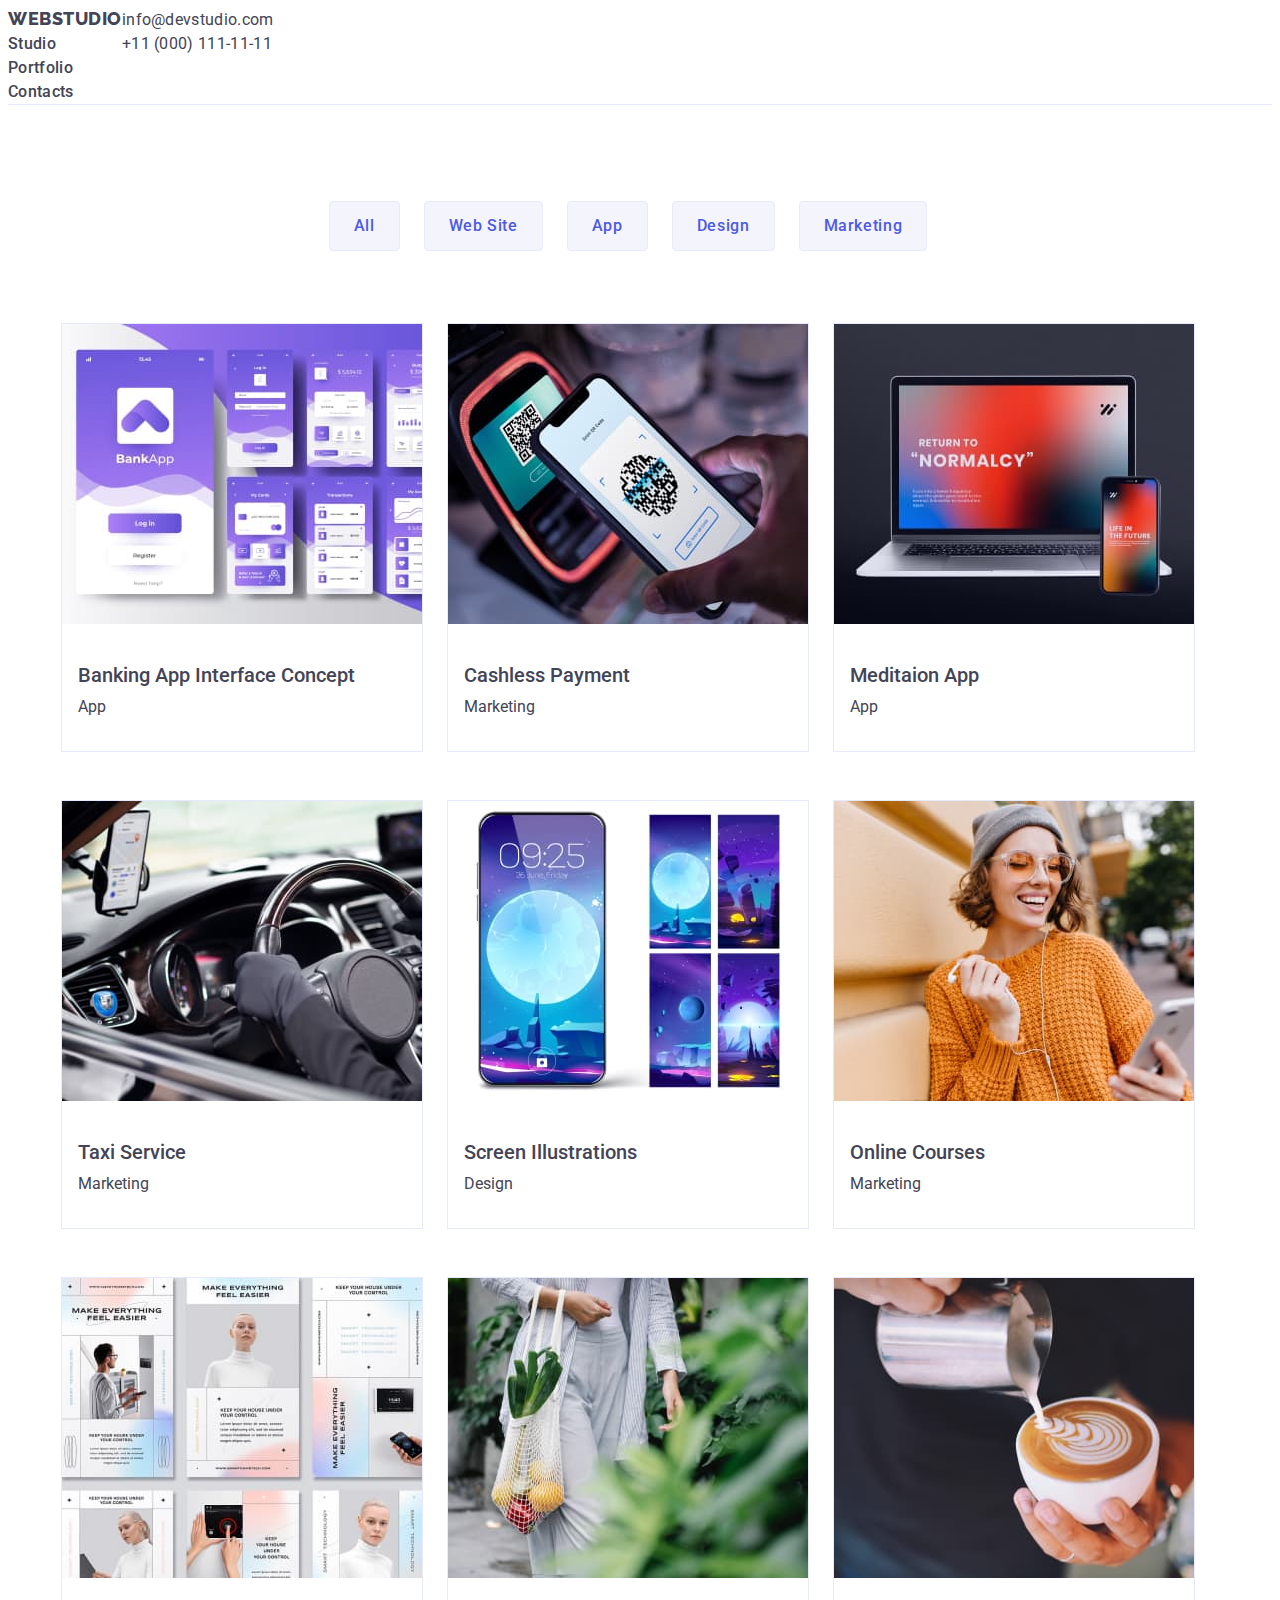
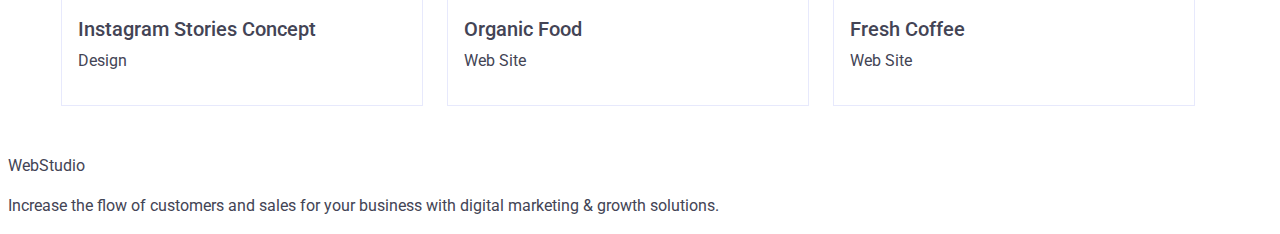
==== portfolio.html @ b1e50e8b "changes" ====
<!DOCTYPE html>
<html lang="en">
<head>
    <meta charset="UTF-8">
    <meta http-equiv="X-UA-Compatible" content="IE=edge">
    <meta name="viewport" content="width=device-width, initial-scale=1.0">
    <title>Портфоліо</title>
    <link rel="stylesheet" type="text/css" href="css/styles.css">
<link rel="preconnect" href="https://fonts.googleapis.com">
<link rel="preconnect" href="https://fonts.gstatic.com" crossorigin>
<link href="https://fonts.googleapis.com/css2?family=Raleway:wght@800&display=swap" rel="stylesheet">
<link href="https://fonts.googleapis.com/css2?family=Roboto:wght@400;500;700;900&display=swap" rel="stylesheet">
</head>
<body>
    <header>
        <nav>
            <a class="site-logotype link" href="./index.html">WebStudio</a>
            <ul class="list">
                <li>
                    <a class="menu-link link" href="./index.html">Studio</a>
                </li>
                <li>
                    <a class="menu-link link" href="./portfolio.html">Portfolio</a>
                </li>
                <li>
                    <a class="menu-link link" href="">Contacts</a>
                </li>
            </ul>
        </nav>
        <address class="address-menu">
            <ul class="list">
                <li>
                    <a class="address-link link" href="mailto:info@devstudio.com">info@devstudio.com</a>
                </li>
                <li>
                    <a class="address-link link" href="tel:+110001111111">+11 (000) 111-11-11</a>
                </li>
            </ul>
        </address>
    </header>
    <main>
        <section>
            <h1 hidden>Portfolio</h1>
                    <ul class="button-filter-list list">
                        <li>
                            <button class="btn-filter" type="button">
                                All
                            </button>
                        </li>
                        <li>
                            <button class="btn-filter" type="button">
                                Web Site
                            </button>
                        </li>
                        <li>
                            <button class="btn-filter" type="button">
                                App
                            </button>
                        </li>
                        <li>
                            <button class="btn-filter" type="button">
                                Design
                            </button>
                        </li>
                        <li>
                            <button class="btn-filter" type="button">
                                Marketing
                            </button>
                        </li>
                    </ul>
                    <ul class="work-list list">
                        <li>
                            <img src="./images/work1.jpg" alt="Banking App Interface Concept" width=360 height=300>
                            <h3>Banking App Interface Concept</h3>
                            <p>App</p>
                        </li>
                        <li>
                            <img src="./images/work2.jpg" alt="Cashless Payment" width=360 height=300>
                            <h3>Cashless Payment</h3>
                            <p>Marketing</p>
                        </li>
                        <li>
                            <img src="./images/work3.jpg" alt="Meditaion App" width=360 height=300>
                            <h3>Meditaion App</h3>
                            <p>App</p>
                        </li>
                        <li>
                            <img src="./images/work4.jpg" alt="Taxi Service" width=360 height=300>
                            <h3>Taxi Service</h3>
                            <p>Marketing</p>
                        </li>
                        <li>
                            <img src="./images/work5.jpg" alt="Screen Illustrations" width=360 height=300>
                            <h3>Screen Illustrations</h3>
                            <p>Design</p>
                        </li>
                        <li>
                            <img src="./images/work6.jpg" alt="Online Courses" width=360 height=300>
                            <h3>Online Courses</h3>
                            <p>Marketing</p>
                        </li>
                        <li>
                            <img src="./images/work7.jpg" alt="Instagram Stories Concept" width=360 height=300>
                            <h3>Instagram Stories Concept</h3>
                            <p>Design</p>
                        </li>
                        <li>
                            <img src="./images/work8.jpg" alt="Organic Food" width=360 height=300>
                            <h3>Organic Food</h3>
                            <p>Web Site</p>
                        </li>
                        <li>
                            <img src="./images/work9.jpg" alt="Fresh Coffee" width=360 height=300>
                            <h3>Fresh Coffee</h3>
                            <p>Web Site</p>
                        </li>
                    </ul>
        </section>
    </main>
    <footer>
        <a href="./index.html">WebStudio</a>
        <p>Increase the flow of customers and sales for your business with digital marketing & growth solutions.</p>
    </footer>
</body>
</html>
---- css/styles.css ----
body {
    font-family: 'Roboto', sans-serif;
    color: #434455;
    background: #fff;
    font-size: 16px;
    line-height: 24px;
}
:root {
    --s-logotype: #4d5ae5;
}
:studio {
    --s-studio: #2e2f42;
}
.site-logotype {
    font-family: "Raleway", sans-serif;
    font-weight: 800;
    font-size: 18px;
    line-height: 1.17;
    letter-spacing: 0.03em;
    text-transform: uppercase;
    color: var(--s-logotype);
}
.address-menu {
    font-style: normal;
}
.address-link {
    letter-spacing: 0.02em;
}
.menu-link {
    font-weight: 500;
    font-size: 16px;
    line-height: 1.5;
    letter-spacing: 0.02em;
}
.menu-link:hover,  
.menu-link:focus,
.link:hover,
.link:focus {
    color: #404bbf;
}
.link {
    text-decoration: none;
    color: var(--s-studio);
}
.list {
    list-style: none;
}
header {
    width: 100%;
    display: flex;
    border-bottom: 1px solid #E7E9FC;
}
button {
    cursor: pointer;
    border: none;
    line-height: 24px;
    font-size: 16px;
}
ul {
    list-style-type: none;
    padding: 0;
    margin: 0;
}
a {
    text-decoration: none;
    color: inherit;
}
.button-filter-list {
    margin: 96px 0 72px;
    display: flex;
    flex-direction: row;
    justify-content: center;
    align-items: center;
}
.button-filter-list > li > .btn-filter {
    color: #4D5AE5;
    background: #F4F4FD;
    padding: 12px 24px;
    font-weight: 500;
    text-align: center;
    border: 1px solid #E7E9FC;
    border-radius: 4px;
    margin-right: 24px;
    font-family: "Roboto", sans-serif;
    font-weight: 500;
    font-size: 16px;
    line-height: 1.5;
    letter-spacing: 0.04em;
    cursor: pointer;
}
.button-filter > li > .btn-filter:hover,
.button-filter> li > .btn-filter:focus {
    background: #404BBF;
    color: #fff;
}
p {
    color: #434455;
}
h3 {
    font-size: 20px;
    font-weight: 500;
}
.work-list {
    display: flex;
    flex-direction: row;
    justify-content: center;
    align-items: center;
    flex-wrap: wrap;
}
.work-list > li {
    border: 1px solid #E7E9FC;
    margin-right: 24px;
    margin-bottom: 48px;
    padding-bottom: 32px;
}
.work-list > li > img {
    margin-bottom: 32px;
}
.work-list > li > p {
    margin: 0;
    padding-left: 16px;
}
.work-list > li h3 {
    margin: 0 0 8px 0;
    padding-left: 16px;
}
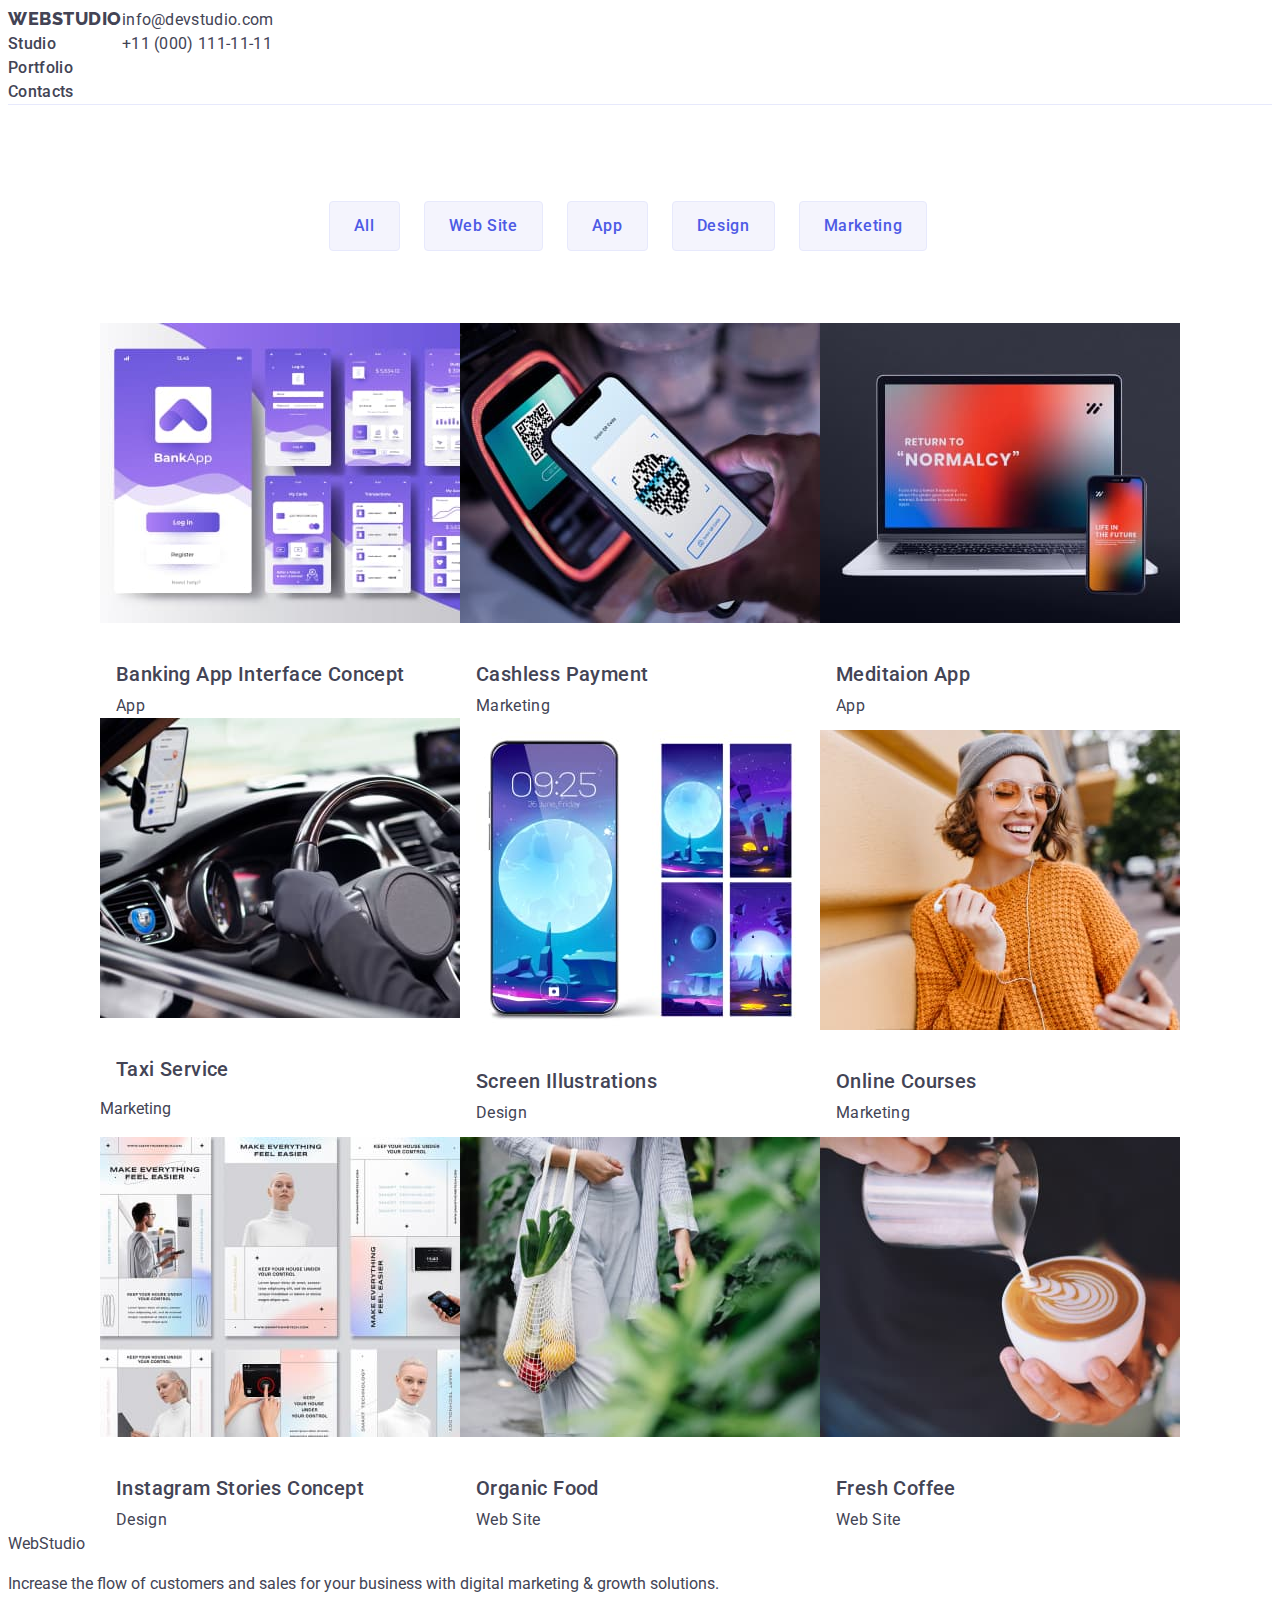
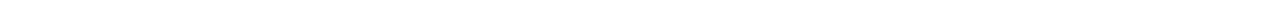
==== commit 60cab1ec: "main section" ====
--- a/portfolio.html
+++ b/portfolio.html
@@ -70,49 +70,67 @@
                     </ul>
                     <ul class="work-list list">
                         <li>
-                            <img src="./images/work1.jpg" alt="Banking App Interface Concept" width=360 height=300>
-                            <h3>Banking App Interface Concept</h3>
-                            <p>App</p>
+                            <a class="link">
+                                <img src="./images/work1.jpg" alt="Banking App Interface Concept" width=360 height=300>
+                                <h2 class="work-list-title">Banking App Interface Concept</h2>
+                                <p class="work-list-p">App</p>
+                            </a>
                         </li>
                         <li>
-                            <img src="./images/work2.jpg" alt="Cashless Payment" width=360 height=300>
-                            <h3>Cashless Payment</h3>
-                            <p>Marketing</p>
+                            <a class="link">
+                                <img src="./images/work2.jpg" alt="Cashless Payment" width=360 height=300>
+                                <h2 class="work-list-title">Cashless Payment</h2>
+                                <p class="work-list-p">Marketing</p>
+                            </a>
                         </li>
                         <li>
-                            <img src="./images/work3.jpg" alt="Meditaion App" width=360 height=300>
-                            <h3>Meditaion App</h3>
-                            <p>App</p>
+                            <a class="link">
+                                <img src="./images/work3.jpg" alt="Meditaion App" width=360 height=300>
+                                <h2 class="work-list-title">Meditaion App</h2>
+                                <p class="work-list-p">App</p>
+                            </a>
                         </li>
                         <li>
-                            <img src="./images/work4.jpg" alt="Taxi Service" width=360 height=300>
-                            <h3>Taxi Service</h3>
-                            <p>Marketing</p>
+                            <a class="link">
+                                <img src="./images/work4.jpg" alt="Taxi Service" width=360 height=300>
+                                <h2 class="work-list-title">Taxi Service</h2>
+                                <p>Marketing</p>
+                            </a>
                         </li>
                         <li>
-                            <img src="./images/work5.jpg" alt="Screen Illustrations" width=360 height=300>
-                            <h3>Screen Illustrations</h3>
-                            <p>Design</p>
+                            <a class="link">
+                                <img src="./images/work5.jpg" alt="Screen Illustrations" width=360 height=300>
+                                <h2 class="work-list-title">Screen Illustrations</h2>
+                                <p class="work-list-p">Design</p>
+                            </a>
                         </li>
                         <li>
-                            <img src="./images/work6.jpg" alt="Online Courses" width=360 height=300>
-                            <h3>Online Courses</h3>
-                            <p>Marketing</p>
+                            <a class="link">
+                                <img src="./images/work6.jpg" alt="Online Courses" width=360 height=300>
+                                <h2 class="work-list-title">Online Courses</h2>
+                                <p class="work-list-p">Marketing</p>
+                            </a>
                         </li>
                         <li>
-                            <img src="./images/work7.jpg" alt="Instagram Stories Concept" width=360 height=300>
-                            <h3>Instagram Stories Concept</h3>
-                            <p>Design</p>
+                            <a class="link">
+                                <img src="./images/work7.jpg" alt="Instagram Stories Concept" width=360 height=300>
+                                <h2 class="work-list-title">Instagram Stories Concept</h2>
+                                <p class="work-list-p">Design</p>
+                            </a>
                         </li>
                         <li>
-                            <img src="./images/work8.jpg" alt="Organic Food" width=360 height=300>
-                            <h3>Organic Food</h3>
-                            <p>Web Site</p>
+                            <a class="link">
+                                <img src="./images/work8.jpg" alt="Organic Food" width=360 height=300>
+                                <h2 class="work-list-title">Organic Food</h2>
+                                <p class="work-list-p">Web Site</p>
+                            </a>
                         </li>
                         <li>
-                            <img src="./images/work9.jpg" alt="Fresh Coffee" width=360 height=300>
-                            <h3>Fresh Coffee</h3>
-                            <p>Web Site</p>
+                            <a class="link">
+                                <img src="./images/work9.jpg" alt="Fresh Coffee" width=360 height=300>
+                                <h2 class="work-list-title">Fresh Coffee</h2>
+                                <p class="work-list-p">Web Site</p>
+                            </a>
                         </li>
                     </ul>
         </section>
--- a/css/styles.css
+++ b/css/styles.css
@@ -96,9 +96,11 @@
 p {
     color: #434455;
 }
-h3 {
+.work-list-title {
     font-size: 20px;
     font-weight: 500;
+    line-height: 1.2;
+    letter-spacing: 0.02em;
 }
 .work-list {
     display: flex;
@@ -107,20 +109,25 @@
     align-items: center;
     flex-wrap: wrap;
 }
-.work-list > li {
+.work-list > a {
     border: 1px solid #E7E9FC;
     margin-right: 24px;
     margin-bottom: 48px;
     padding-bottom: 32px;
 }
-.work-list > li > img {
+.work-list > li > a > img {
     margin-bottom: 32px;
 }
-.work-list > li > p {
+.work-list > li > a > .work-list-p {
     margin: 0;
     padding-left: 16px;
 }
-.work-list > li h3 {
+.work-list > li > a > .work-list-title {
     margin: 0 0 8px 0;
     padding-left: 16px;
+}
+.work-list-p {
+    font-size: 16px;
+    line-height: 1.5;
+    letter-spacing: 0.02em;
 }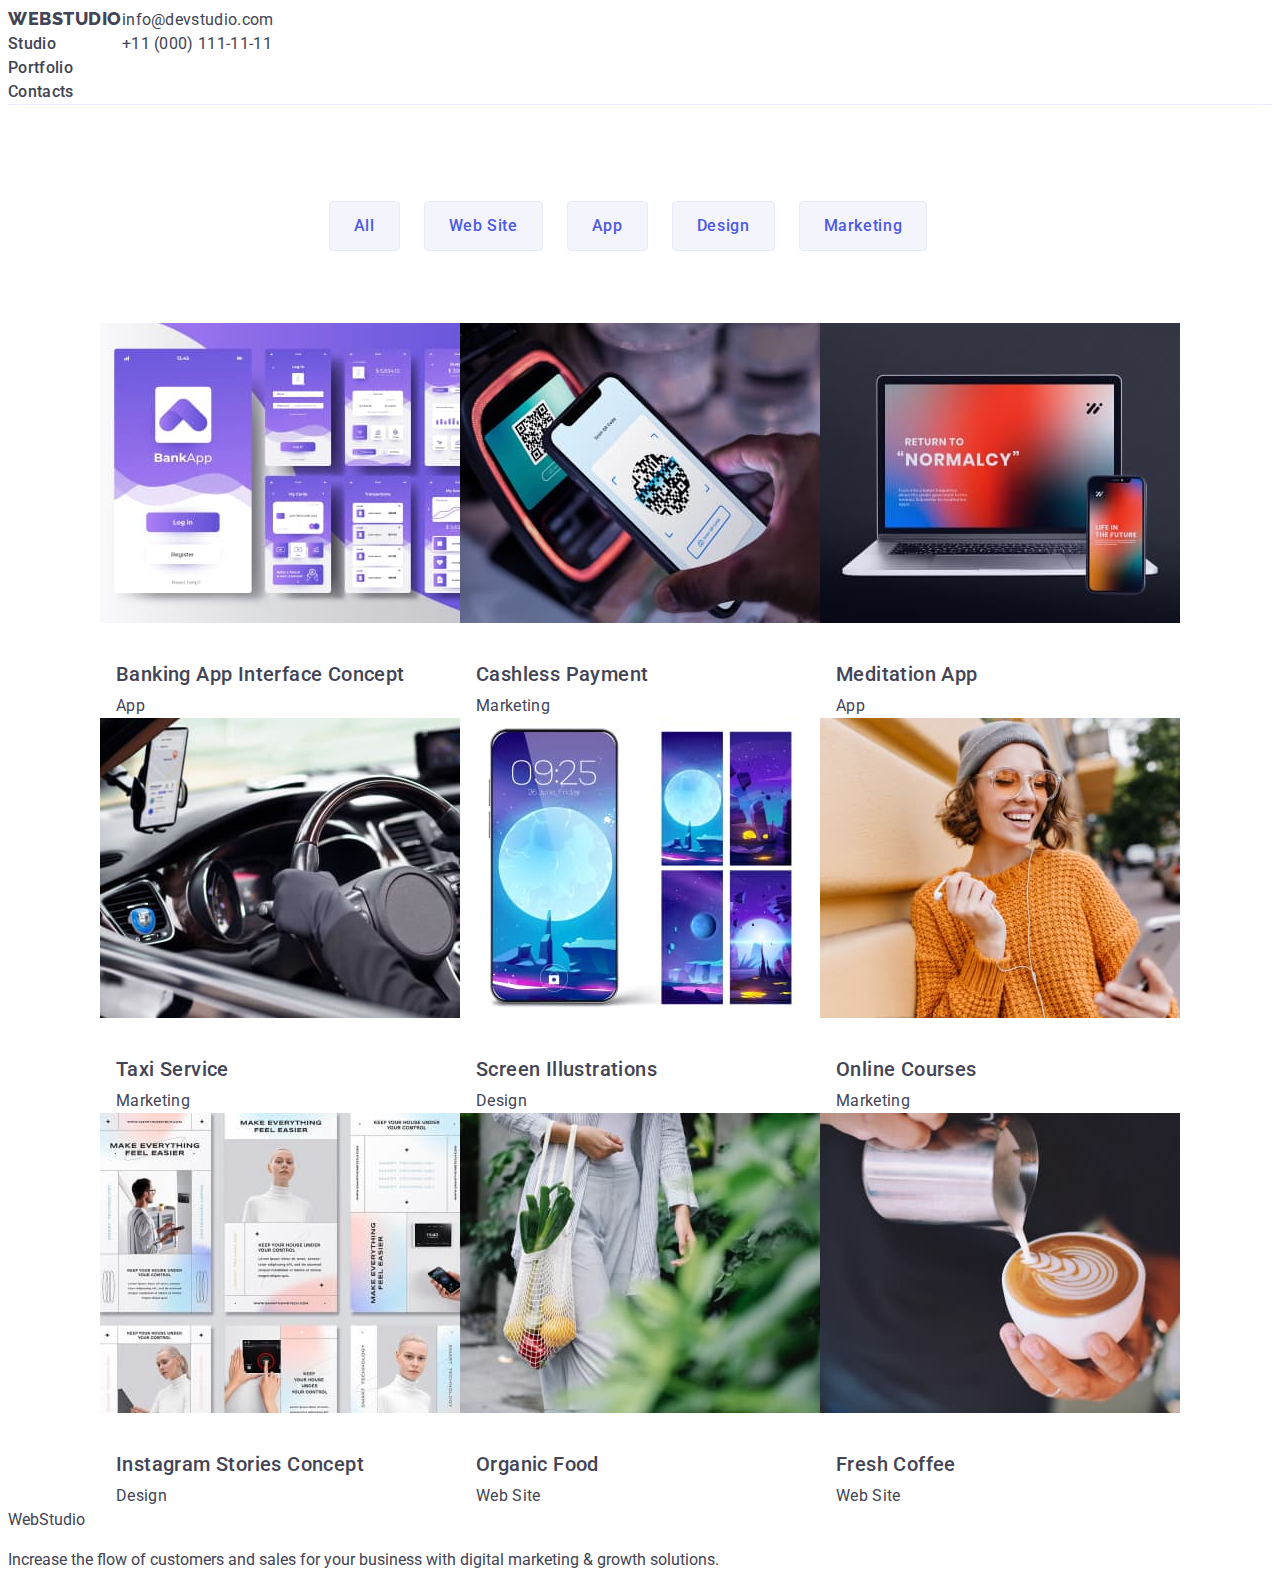
==== commit 9eefffaf: "section changes" ====
--- a/portfolio.html
+++ b/portfolio.html
@@ -41,7 +41,7 @@
     <main>
         <section>
             <h1 hidden>Portfolio</h1>
-                    <ul class="button-filter-list list">
+                <ul class="button-filter-list list">
                         <li>
                             <button class="btn-filter" type="button">
                                 All
@@ -67,8 +67,8 @@
                                 Marketing
                             </button>
                         </li>
-                    </ul>
-                    <ul class="work-list list">
+                </ul>
+                <ul class="work-list list">
                         <li>
                             <a class="link">
                                 <img src="./images/work1.jpg" alt="Banking App Interface Concept" width=360 height=300>
@@ -85,8 +85,8 @@
                         </li>
                         <li>
                             <a class="link">
-                                <img src="./images/work3.jpg" alt="Meditaion App" width=360 height=300>
-                                <h2 class="work-list-title">Meditaion App</h2>
+                                <img src="./images/work3.jpg" alt="Meditation App" width=360 height=300>
+                                <h2 class="work-list-title">Meditation App</h2>
                                 <p class="work-list-p">App</p>
                             </a>
                         </li>
@@ -94,7 +94,7 @@
                             <a class="link">
                                 <img src="./images/work4.jpg" alt="Taxi Service" width=360 height=300>
                                 <h2 class="work-list-title">Taxi Service</h2>
-                                <p>Marketing</p>
+                                <p class="work-list-p">Marketing</p>
                             </a>
                         </li>
                         <li>
@@ -132,7 +132,7 @@
                                 <p class="work-list-p">Web Site</p>
                             </a>
                         </li>
-                    </ul>
+                </ul>
         </section>
     </main>
     <footer>
--- a/css/styles.css
+++ b/css/styles.css
@@ -65,6 +65,42 @@
     text-decoration: none;
     color: inherit;
 }
+/* Index page */
+.top-banner {
+    background: #2E2F42;
+}
+.banner-title {
+    font-size: 56px;
+    line-height: 1.07;
+    text-align: center;
+    letter-spacing: 0.02em;
+    color: #ffffff;
+}
+.banner-btn {
+    font-family: "Roboto", sans-serif;
+    font-weight: 500;
+    letter-spacing: 0.04em;
+    color: #ffffff;
+}
+.main-title-h3 {
+    font-weight: 500;
+    font-size: 20px;
+    line-height: 1.2;
+    letter-spacing: 0.02em;
+}
+.main-p {
+    letter-spacing: 0.02em;
+}
+.main-title {
+    font-size: 36px;
+    line-height: 1.11;
+    text-align: center;
+    letter-spacing: 0.02em;
+    text-transform: capitalize;
+}
+/* Index page css end*/
+
+/* Profile page */
 .button-filter-list {
     margin: 96px 0 72px;
     display: flex;
@@ -130,4 +166,5 @@
     font-size: 16px;
     line-height: 1.5;
     letter-spacing: 0.02em;
-}+}
+/* Profile page css end */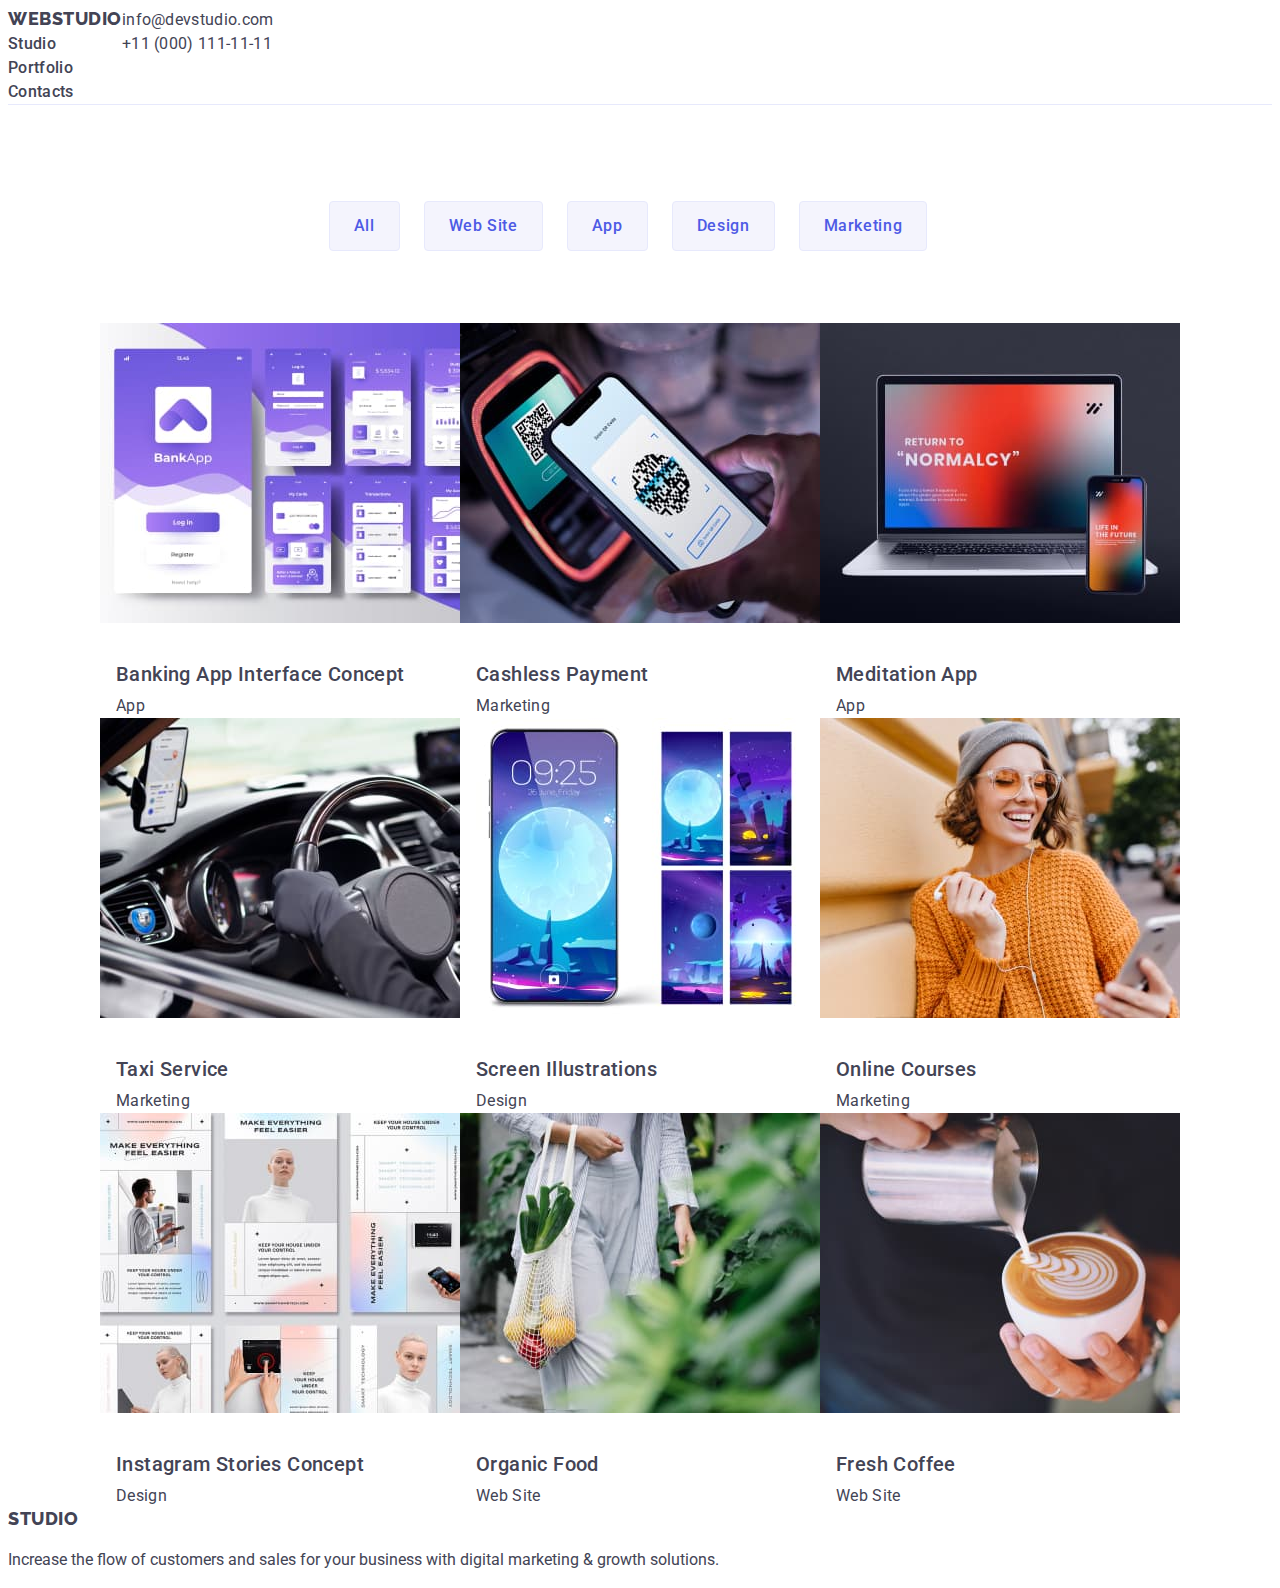
==== commit 58dead22: "footer" ====
--- a/portfolio.html
+++ b/portfolio.html
@@ -135,8 +135,10 @@
                 </ul>
         </section>
     </main>
-    <footer>
-        <a href="./index.html">WebStudio</a>
+    <footer class="footer">
+        <a class="site-logotype link" href="./index.html">
+            <span class="studio">Studio</span>
+        </a>
         <p>Increase the flow of customers and sales for your business with digital marketing & growth solutions.</p>
     </footer>
 </body>
--- a/css/styles.css
+++ b/css/styles.css
@@ -82,7 +82,7 @@
     letter-spacing: 0.04em;
     color: #ffffff;
 }
-.main-title-h3 {
+.main-h {
     font-weight: 500;
     font-size: 20px;
     line-height: 1.2;
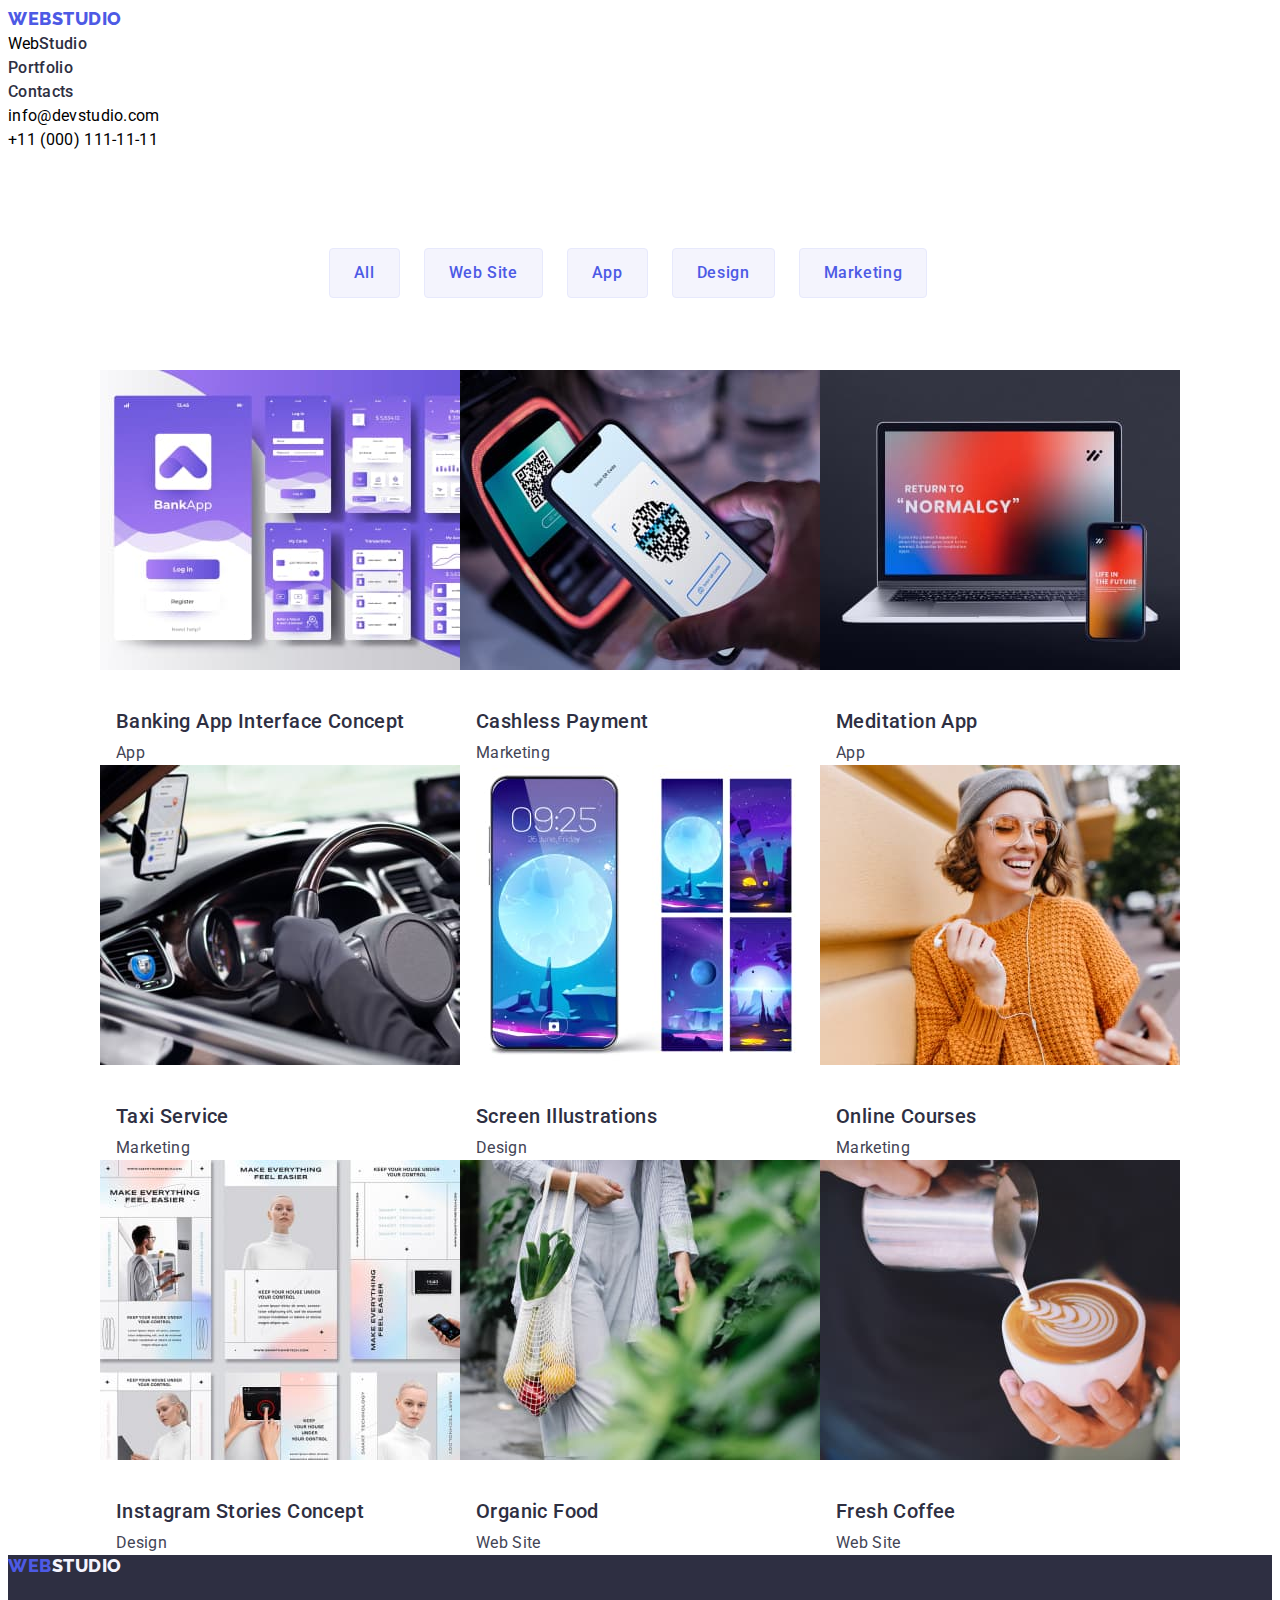
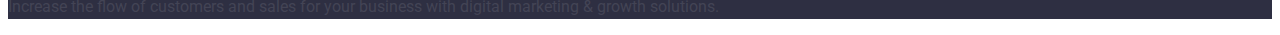
==== commit 07ed234f: "recap homework" ====
--- a/portfolio.html
+++ b/portfolio.html
@@ -9,7 +9,7 @@
 <link rel="preconnect" href="https://fonts.googleapis.com">
 <link rel="preconnect" href="https://fonts.gstatic.com" crossorigin>
 <link href="https://fonts.googleapis.com/css2?family=Raleway:wght@800&display=swap" rel="stylesheet">
-<link href="https://fonts.googleapis.com/css2?family=Roboto:wght@400;500;700;900&display=swap" rel="stylesheet">
+<link href="https://fonts.googleapis.com/css2?family=Raleway:wght@800&family=Roboto:wght@400;500;700;900&display=swap" rel="stylesheet">
 </head>
 <body>
     <header>
@@ -17,7 +17,7 @@
             <a class="site-logotype link" href="./index.html">WebStudio</a>
             <ul class="list">
                 <li>
-                    <a class="menu-link link" href="./index.html">Studio</a>
+                    Web<a class="menu-link link" href="./index.html">Studio</a>
                 </li>
                 <li>
                     <a class="menu-link link" href="./portfolio.html">Portfolio</a>
@@ -137,7 +137,7 @@
     </main>
     <footer class="footer">
         <a class="site-logotype link" href="./index.html">
-            <span class="studio">Studio</span>
+            Web<span class="studio">Studio</span>
         </a>
         <p>Increase the flow of customers and sales for your business with digital marketing & growth solutions.</p>
     </footer>
--- a/css/styles.css
+++ b/css/styles.css
@@ -1,15 +1,13 @@
+:root {
+    --main-font-color: #2e2f42;
+    --second-color: #4d5ae5;
+}
 body {
     font-family: 'Roboto', sans-serif;
-    color: #434455;
+    /* color: #434455; */
     background: #fff;
     font-size: 16px;
-    line-height: 24px;
-}
-:root {
-    --s-logotype: #4d5ae5;
-}
-:studio {
-    --s-studio: #2e2f42;
+    line-height: 1.5;
 }
 .site-logotype {
     font-family: "Raleway", sans-serif;
@@ -18,7 +16,10 @@
     line-height: 1.17;
     letter-spacing: 0.03em;
     text-transform: uppercase;
-    color: var(--s-logotype);
+    color: var(--second-color);
+}
+.studio {
+    color: var(--main-font-color);
 }
 .address-menu {
     font-style: normal;
@@ -31,6 +32,7 @@
     font-size: 16px;
     line-height: 1.5;
     letter-spacing: 0.02em;
+    color: var(--main-font-color);
 }
 .menu-link:hover,  
 .menu-link:focus,
@@ -40,20 +42,20 @@
 }
 .link {
     text-decoration: none;
-    color: var(--s-studio);
 }
 .list {
     list-style: none;
 }
-header {
-    width: 100%;
-    display: flex;
-    border-bottom: 1px solid #E7E9FC;
+.footer {
+    background-color: var(--main-font-color);
+}
+.footer > a > span {
+    color: #f4f4fd;
 }
 button {
     cursor: pointer;
     border: none;
-    line-height: 24px;
+    line-height: 1.5;
     font-size: 16px;
 }
 ul {
@@ -87,6 +89,7 @@
     font-size: 20px;
     line-height: 1.2;
     letter-spacing: 0.02em;
+    color: var(--main-font-color);
 }
 .main-p {
     letter-spacing: 0.02em;
@@ -97,6 +100,7 @@
     text-align: center;
     letter-spacing: 0.02em;
     text-transform: capitalize;
+    color: var(--main-font-color);
 }
 /* Index page css end*/
 
@@ -137,6 +141,7 @@
     font-weight: 500;
     line-height: 1.2;
     letter-spacing: 0.02em;
+    color: var(--main-font-color);
 }
 .work-list {
     display: flex;
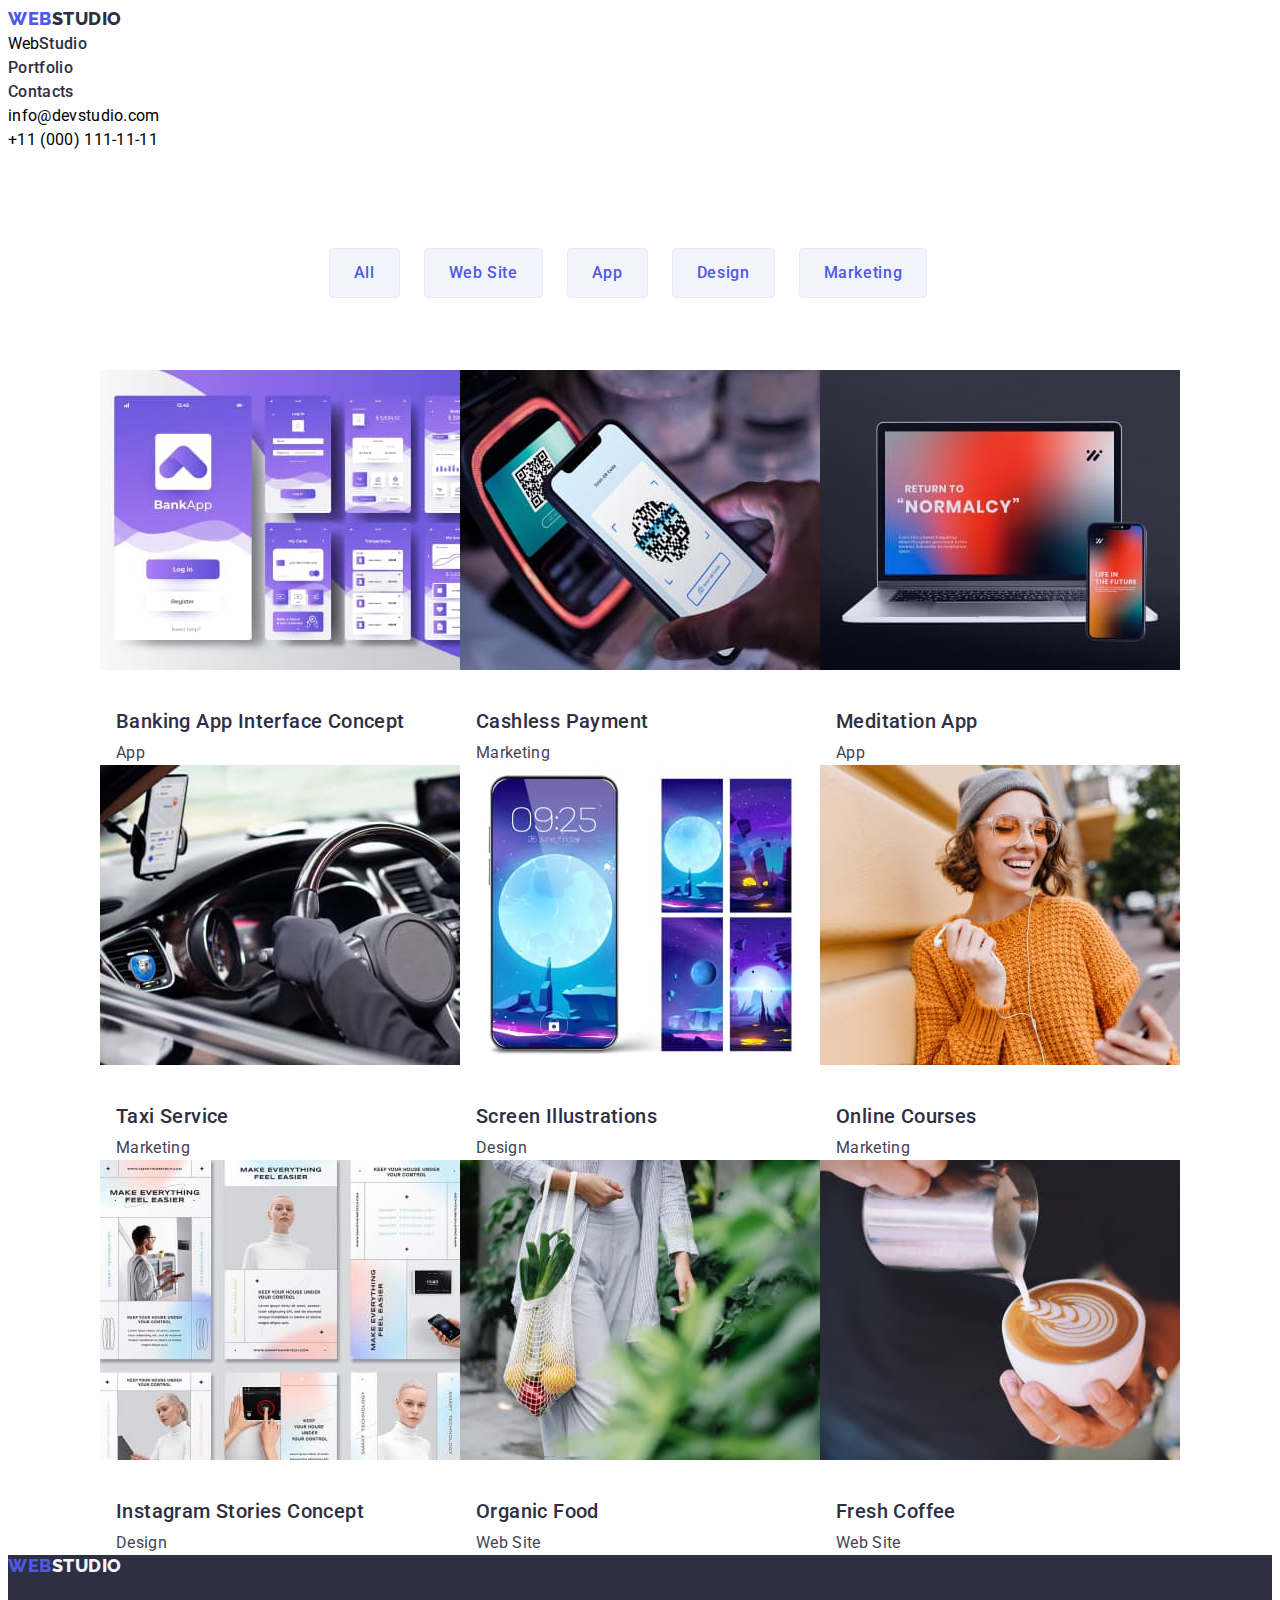
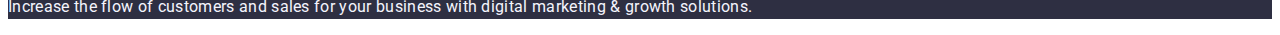
==== commit 8d6a3cc8: "recap" ====
--- a/portfolio.html
+++ b/portfolio.html
@@ -14,7 +14,9 @@
 <body>
     <header>
         <nav>
-            <a class="site-logotype link" href="./index.html">WebStudio</a>
+            <a class="site-logotype link" href="./index.html">
+                Web<span class="studio">Studio</span>
+            </a>
             <ul class="list">
                 <li>
                     Web<a class="menu-link link" href="./index.html">Studio</a>
--- a/css/styles.css
+++ b/css/styles.css
@@ -52,6 +52,10 @@
 .footer > a > span {
     color: #f4f4fd;
 }
+.footer > p {
+    color: #F4F4FD;
+    letter-spacing: 0.02em;
+}
 button {
     cursor: pointer;
     border: none;
@@ -70,6 +74,7 @@
 /* Index page */
 .top-banner {
     background: #2E2F42;
+    text-align: center;
 }
 .banner-title {
     font-size: 56px;
@@ -83,6 +88,8 @@
     font-weight: 500;
     letter-spacing: 0.04em;
     color: #ffffff;
+    background: var(--second-color);
+    padding: 16px 32px;
 }
 .main-h {
     font-weight: 500;
@@ -101,6 +108,14 @@
     letter-spacing: 0.02em;
     text-transform: capitalize;
     color: var(--main-font-color);
+}
+.our-team {
+    text-align: center;
+    background: #F4F4FD;
+}
+.our-team > ul > li {
+    background: #fff;
+    text-align: center;
 }
 /* Index page css end*/
 
@@ -128,8 +143,8 @@
     letter-spacing: 0.04em;
     cursor: pointer;
 }
-.button-filter > li > .btn-filter:hover,
-.button-filter> li > .btn-filter:focus {
+.button-filter-list > li > .btn-filter:hover,
+.button-filter-list > li > .btn-filter:focus {
     background: #404BBF;
     color: #fff;
 }
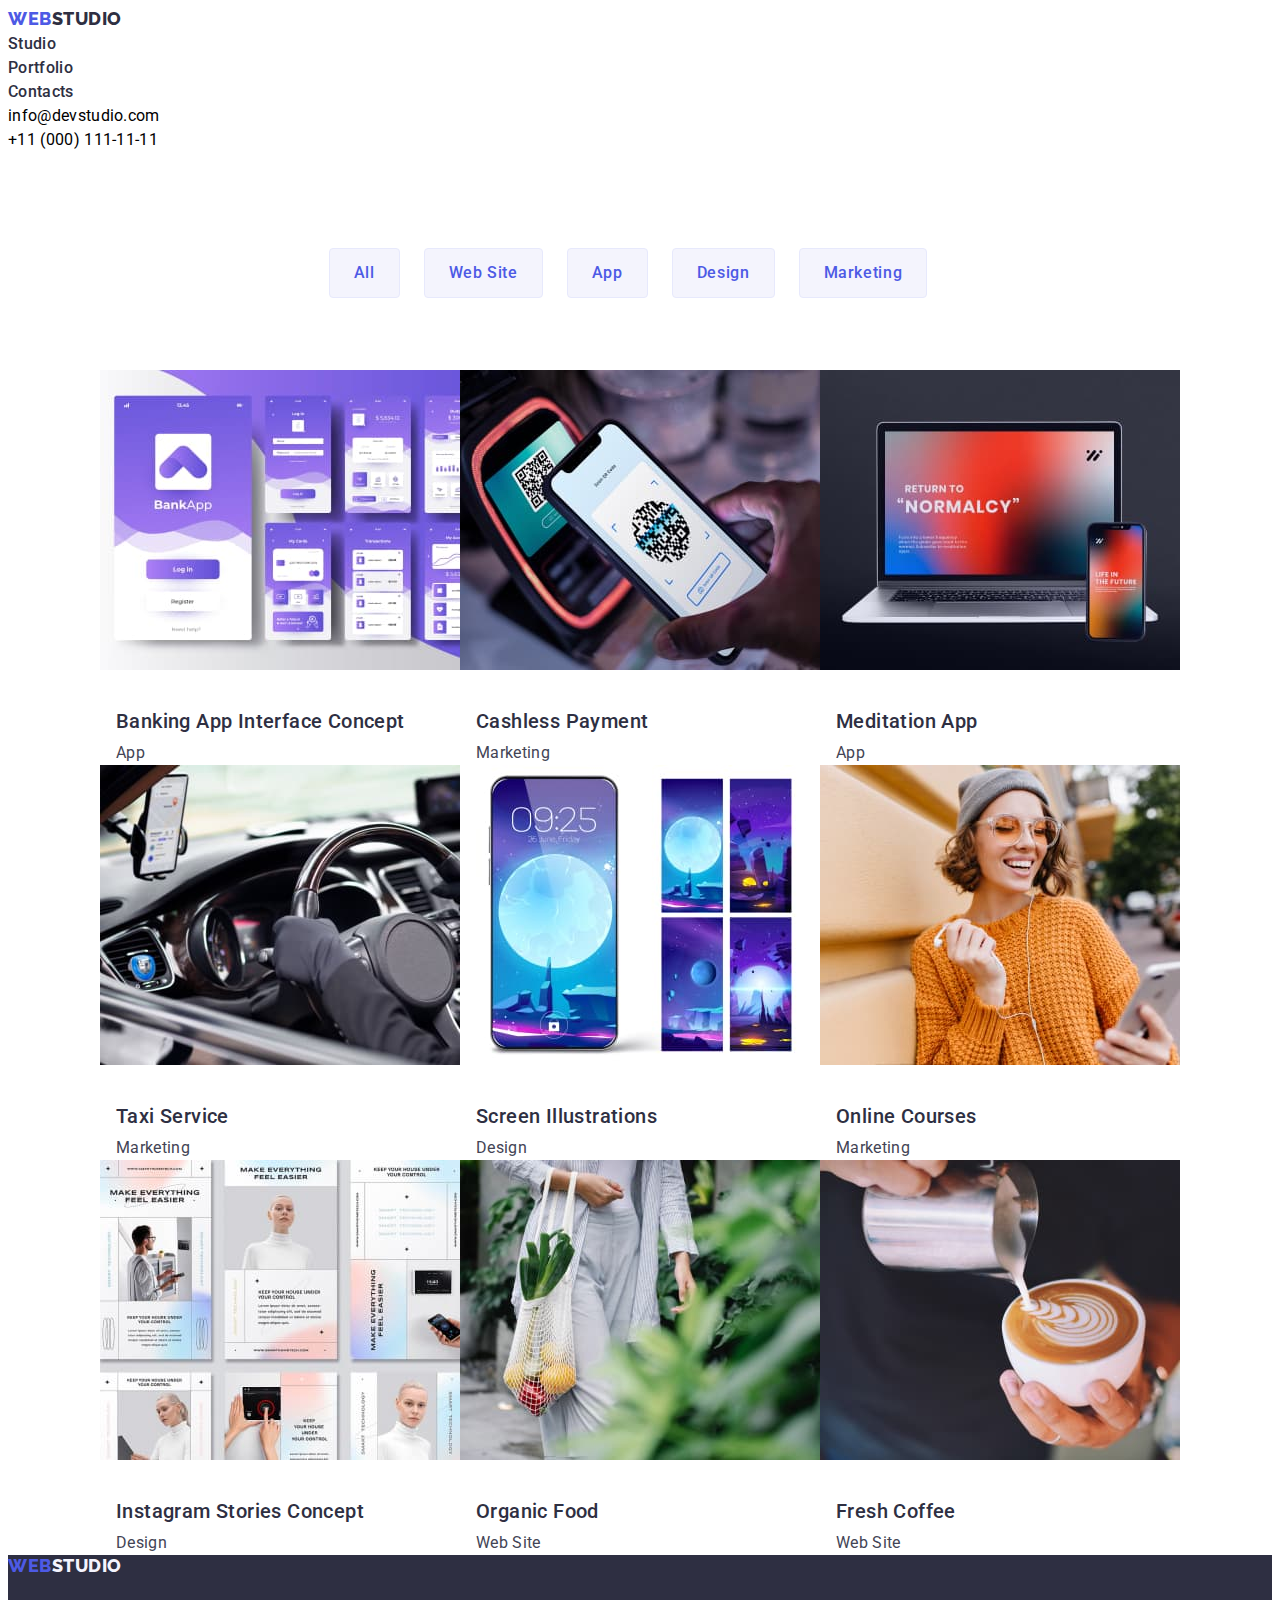
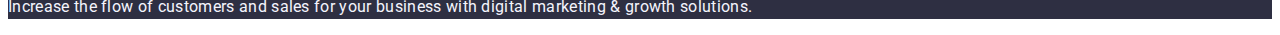
==== commit 28d474a2: "Update portfolio.html" ====
--- a/portfolio.html
+++ b/portfolio.html
@@ -9,7 +9,7 @@
 <link rel="preconnect" href="https://fonts.googleapis.com">
 <link rel="preconnect" href="https://fonts.gstatic.com" crossorigin>
 <link href="https://fonts.googleapis.com/css2?family=Raleway:wght@800&display=swap" rel="stylesheet">
-<link href="https://fonts.googleapis.com/css2?family=Raleway:wght@800&family=Roboto:wght@400;500;700;900&display=swap" rel="stylesheet">
+<link href="https://fonts.googleapis.com/css2?family=Roboto:wght@400;500;700;900&display=swap" rel="stylesheet">
 </head>
 <body>
     <header>
@@ -19,7 +19,7 @@
             </a>
             <ul class="list">
                 <li>
-                    Web<a class="menu-link link" href="./index.html">Studio</a>
+                    <a class="menu-link link" href="./index.html">Studio</a>
                 </li>
                 <li>
                     <a class="menu-link link" href="./portfolio.html">Portfolio</a>
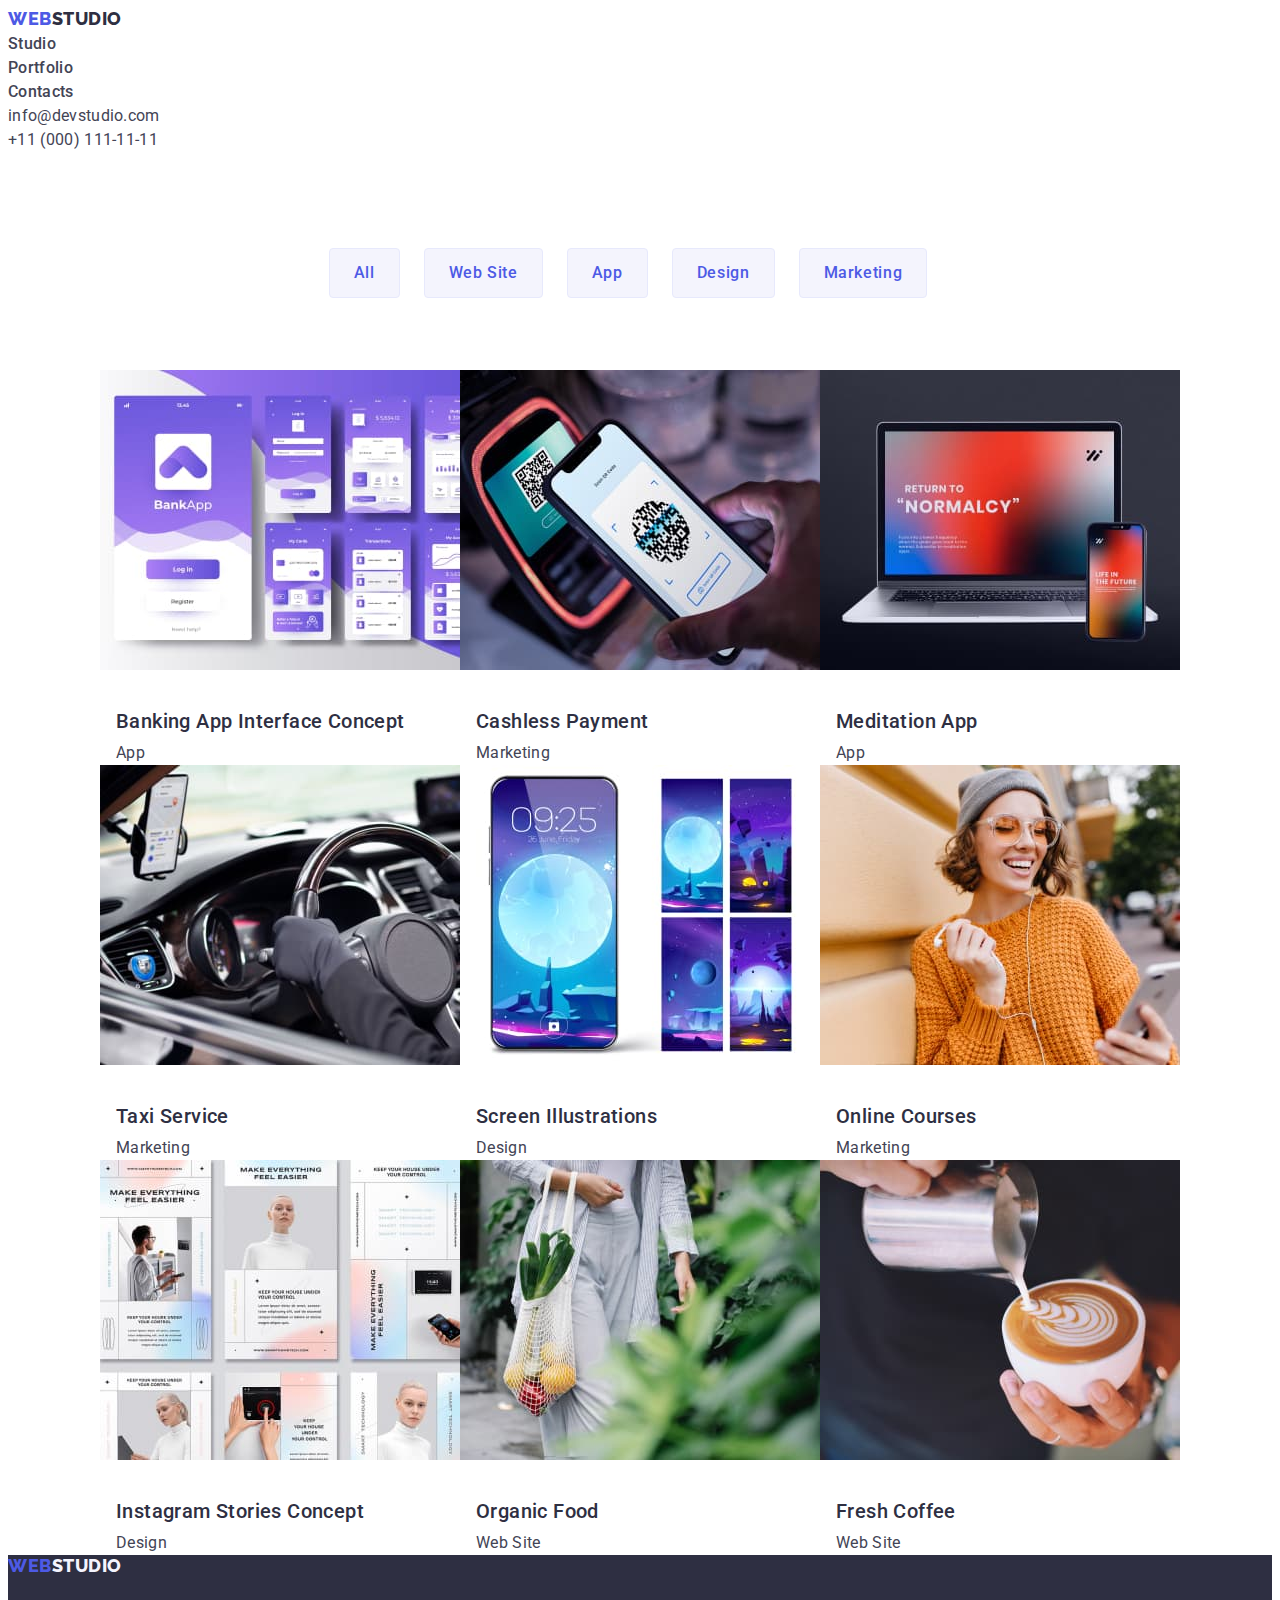
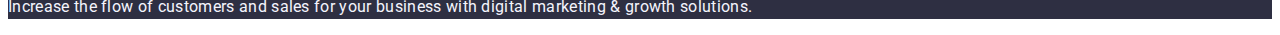
==== commit 92459c71: "recap" ====
--- a/portfolio.html
+++ b/portfolio.html
@@ -19,7 +19,7 @@
             </a>
             <ul class="list">
                 <li>
-                    <a class="menu-link link" href="./index.html">Studio</a>
+                    <a class="menu-link link first-link" href="./index.html">Studio</a>
                 </li>
                 <li>
                     <a class="menu-link link" href="./portfolio.html">Portfolio</a>
--- a/css/styles.css
+++ b/css/styles.css
@@ -1,13 +1,17 @@
 :root {
     --main-font-color: #2e2f42;
     --second-color: #4d5ae5;
+    --body-font-color: #434455;
 }
 body {
     font-family: 'Roboto', sans-serif;
-    /* color: #434455; */
+    color: var(--body-font-color);
     background: #fff;
     font-size: 16px;
     line-height: 1.5;
+}
+.first-link {
+    color: var(--second-color);
 }
 .site-logotype {
     font-family: "Raleway", sans-serif;
@@ -32,7 +36,7 @@
     font-size: 16px;
     line-height: 1.5;
     letter-spacing: 0.02em;
-    color: var(--main-font-color);
+    color: var(--body-font-color);
 }
 .menu-link:hover,  
 .menu-link:focus,
@@ -108,10 +112,12 @@
     letter-spacing: 0.02em;
     text-transform: capitalize;
     color: var(--main-font-color);
+    width: 100%;
 }
 .our-team {
-    text-align: center;
     background: #F4F4FD;
+    display: flex;
+    flex-wrap: wrap;
 }
 .our-team > ul > li {
     background: #fff;
